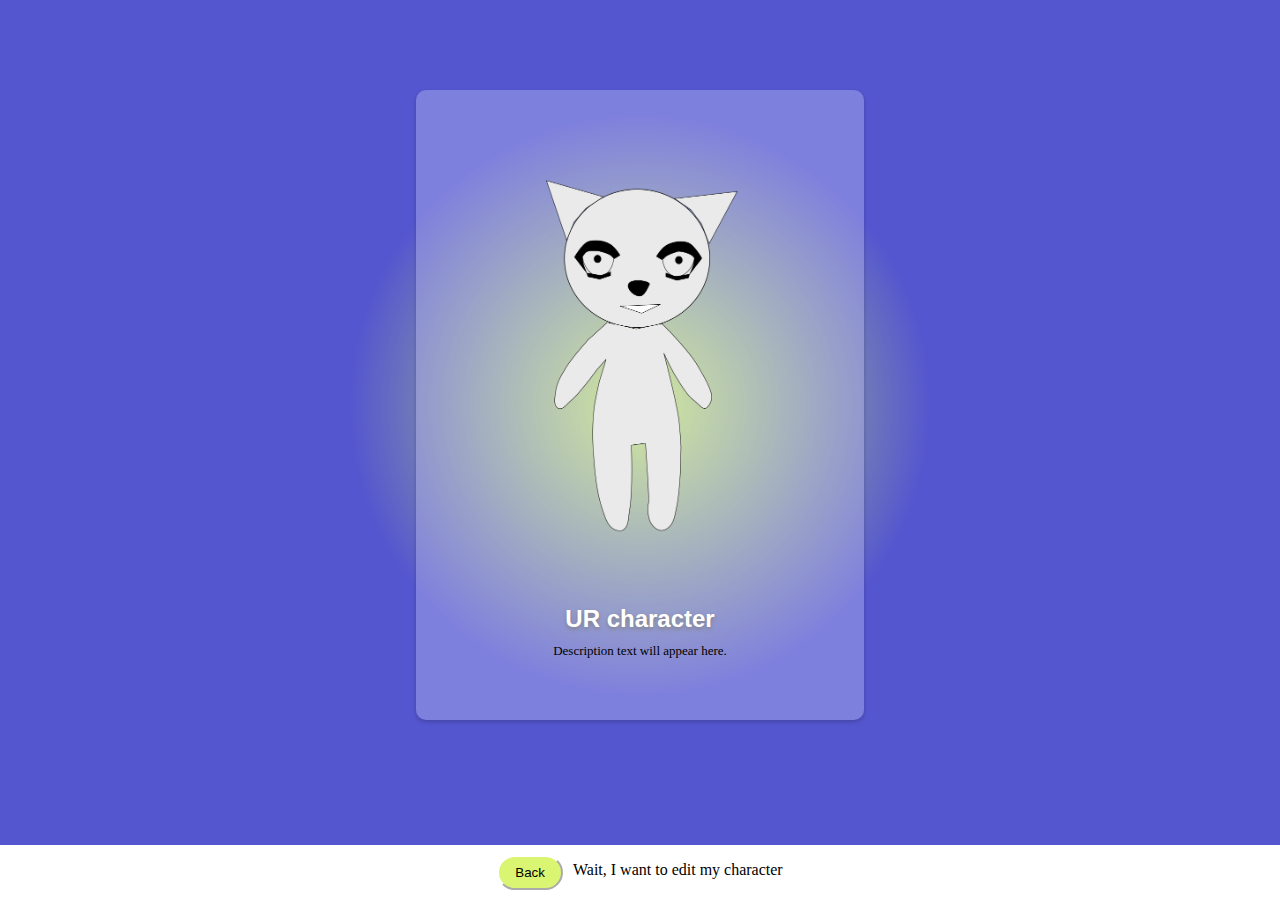
==== finalresult.html @ bdd7614a "saturday things" ====
<!DOCTYPE html>
<html lang="en">

<head>
    <meta charset="UTF-8">
    <meta http-equiv="X-UA-Compatible" content="IE=edge">
    <meta name="viewport" content="width=device-width, initial-scale=1.0">
    <title>Build Your Beaver</title>
    <link rel="stylesheet" href="finalresult.css">
    <script src="https://code.jquery.com/jquery-3.6.0.min.js"></script>
    <script src="finalresult.js"></script>
    <link rel="icon" href="assets/dammlogo.png" type="image/x-icon">
    <!-- Add any additional CSS stylesheets or scripts you may need here -->
    <!-- For example, if you want to include a custom font, you can add a link to the font file here -->
    <link href="https://fonts.cdnfonts.com/css/super-bad-font" rel="stylesheet">
    <link href="https://fonts.cdnfonts.com/css/comics" rel="stylesheet">
</head>

<body>
    <div class="backgroundimage">
    </div>
    <div class="rectangle">
        <div class="avatar-wrapper">
            <div class="avatar-display placed">
                <!--<img src="assets/yellowbg.png">-->
                <img src="assets/body.png">
                <img src="assets/self/eyes/eyes1.png" alt="eyes" class="avatar-image" id="eyes-image">
                <img src="assets/self/ears/ears1.png" alt="ears" class="avatar-image" id="ears-image">
                <img src="assets/self/nose/nose1.png" alt="nose" class="avatar-image" id="nose-image">
                <img src="assets/self/mouth/mouth1.png" alt="mouth" class="avatar-image" id="mouth-image">

            </div>
        </div>

        <div class="text-section">
            <h2 id="dominantCharacteristicName">UR character</h2>
            <p class="description" id="characteristicDescription" style="font-family:'Comics', san-serif;">Description
                text will appear
                here.</p>
        </div>
        <!--<div class="button-section">
            <button class="pink-button" onclick="redirectToQuizzPage()">My Superpowers?</button>
        </div>-->
    </div>
    <footer class="footer">
        <button class="oval-button" onclick="redirectToQuiz()">Back</button>
        <p styles="font-color: solid black;">Wait, I want to edit my character</p>
    </footer>
</body>


</html>
---- finalresult.css ----
body {
    margin: 0;
    padding: 0;
    background-image: url("assets/bg108020purple.png");
    background-repeat: no-repeat;
    background-size: fill;
    background-position: center;
}
h2 {
    font-family: 'SUPER BAD FONT', sans-serif;
    color: white;
    text-shadow: 0 2px 4px grey;
    margin-bottom: 10px;
  }

p.description {
    /* Add the desired margin between h2 and p here (adjust the value as needed) */
    margin-top: 1px;
    font-family:'Comics', san-serif;
    font-size: 13px;
    @media screen and (max-width: 600px) {
        font-size: 12px;
    }
}
  
.rectangle {
    //display: flex; /*WHEN I REMOVE THIS LINE IT WORKS*/
    flex-direction: column;
    background-color: rgba(224, 225, 255, 0.3);
    align-items: center;
    justify-content: center;
    width: 35vw;
    //max-width: 50vw;
    height: 70vh;
    margin: 10vh auto;
    background-color: solid black;
    border-radius: 10px;
    box-shadow: 0 2px 4px rgba(0, 0, 0, 0.2);
    text-align: center;


    /* Adjust the media query for iPad-sized devices */
    @media (max-width: 1024px) {
        width: 90vw; /* Adjust the value based on your needs */
        max-width: 100vw; /* Adjust the value based on your needs */
    }
    @media (max-width: 767px) {
        width: 85vw; /* Adjust the value based on your needs */
        max-width: 90vw; /* Adjust the value based on your needs */
    }
}

.avatar-wrapper {
    margin-top: 10px;
    height: 55vh;
}

.avatar-display.placed {
    height: 55vh;
    display: flex;
    justify-content: center;
    align-items: center;
    position: relative;
}

.avatar-display.placed img {
    //max-width: 100%;
    margin-top:20px;
    max-height: 100%;
    object-fit: contain;
    position: absolute;
    max-width: calc(100% - 30px); /* Adjust the value to create a margin of 10px on each side */
    margin: 0 10px;
}
.text-section {
    margin-top: 20px;
    margin-bottom: 10px;
    margin: 20px; /* This rule will be overridden by media queries */

    /* Media query for smaller devices (e.g., phones) */
    @media screen and (max-width: 600px) {
        margin: 5px; /* Set a smaller margin for smaller devices */
    }
}

.button-section {
    margin-top: 20px;
}

.pink-button {
    /*actually the green button*/
    display: inline-block;
    padding: 12px 24px; /* Increase the padding to make the button longer */
    border-radius: 25px; /* Increase or decrease the border-radius as desired */
    background-color: #DAF571;
    color: black;
    border: 4px solid white;
    text-decoration: none;
    transition: background-color 0.3s ease;
    box-shadow: 0 2px 4px rgba(0, 0, 0, 0.2);
}

.pink-button:hover {
    background-color: #FF6BAF;
    color: white;
}

.footer {
    position: fixed;
    bottom: 0;
    left: 0;
    width: 100%;
    display: flex;
    justify-content: center;
    background-color: #ffffff;
}
.footer img {
    max-height: 0.1%;
    vertical-align: middle;
    margin-right: 10px;
  }
  
.footer p {
    color: #000000;
}

.footer .oval-button{
    /* Existing styles here */
    border-radius: 5px; /* Adjust the value to make it more rectangular */
    padding: 8px 16px; /* Adjust the padding as needed */
    height: auto; /* Remove the fixed height */
    margin-top: 10px;
    margin-bottom: 10px;
    margin-right: 10px;
    background-color: #DAF571;
    color: black;
    border-color: white;
    //box-shadow: 0 1px 1px rgba(0, 0, 0, 0.1);
    margin-right: 10px; /* Adjust the value to add more space to the right */
    border-radius: 50px; 
}
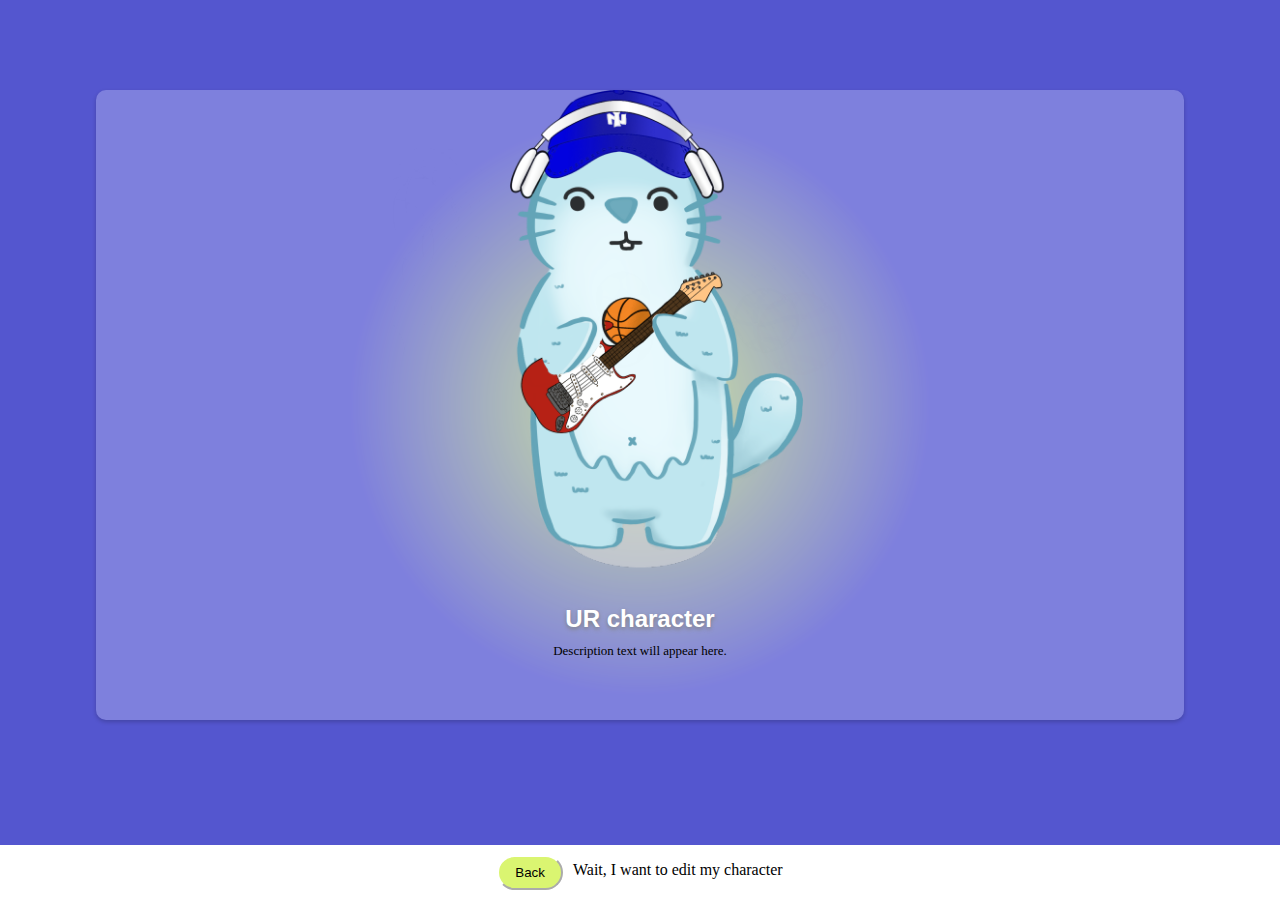
==== commit 213a349a: "ISSHOOOOS" ====
--- a/finalresult.html
+++ b/finalresult.html
@@ -23,11 +23,16 @@
         <div class="avatar-wrapper">
             <div class="avatar-display placed">
                 <!--<img src="assets/yellowbg.png">-->
-                <img src="assets/body.png">
+                <img src="assets/shadow.png">
+                <!--<img src="assets/body.png">-->
+                <img src="assets/self/body/body1.png" alt="body" class="avatar-image" id="body-image">
                 <img src="assets/self/eyes/eyes1.png" alt="eyes" class="avatar-image" id="eyes-image">
-                <img src="assets/self/ears/ears1.png" alt="ears" class="avatar-image" id="ears-image">
-                <img src="assets/self/nose/nose1.png" alt="nose" class="avatar-image" id="nose-image">
                 <img src="assets/self/mouth/mouth1.png" alt="mouth" class="avatar-image" id="mouth-image">
+                <img src="assets/gear/balls/balls1.png" alt="balls" class="avatar-image" id="balls-image">
+                <!--<img src="assets/gear/glasses/glasses1.png" alt="glasses" class="avatar-image" id="glasses-image">-->
+                <img src="assets/gear/hat/hat1.png" alt="hat" class="avatar-image" id="hat-image">
+                <img src="assets/gear/hold/hold1.png" alt="hold" class="avatar-image" id="hold-image">
+                <img src="assets/gear/hp/hp1.png" alt="hp" class="avatar-image" id="hp-image">
 
             </div>
         </div>
--- a/finalresult.css
+++ b/finalresult.css
@@ -38,15 +38,35 @@
     box-shadow: 0 2px 4px rgba(0, 0, 0, 0.2);
     text-align: center;
 
-
-    /* Adjust the media query for iPad-sized devices */
+    /* Adjust the media query for iPad-sized devices 
     @media (max-width: 1024px) {
-        width: 90vw; /* Adjust the value based on your needs */
-        max-width: 100vw; /* Adjust the value based on your needs */
+        width: 90vw; 
+        max-width: 100vw; 
     }
     @media (max-width: 767px) {
-        width: 85vw; /* Adjust the value based on your needs */
-        max-width: 90vw; /* Adjust the value based on your needs */
+        width: 85vw; 
+        max-width: 90vw;
+    }
+    */
+}
+
+/* For phones */
+@media (max-width: 600px) {
+    .rectangle {
+        width: 85vw;
+    }
+}
+
+/* For computers */
+@media (min-width: 601px) {
+    .rectangle {
+        width: 85vw;
+    }
+}
+@media (max-width: 767px) {
+    .rectangle{
+        width: 85vw;
+        max-width: 90vw;
     }
 }
 
